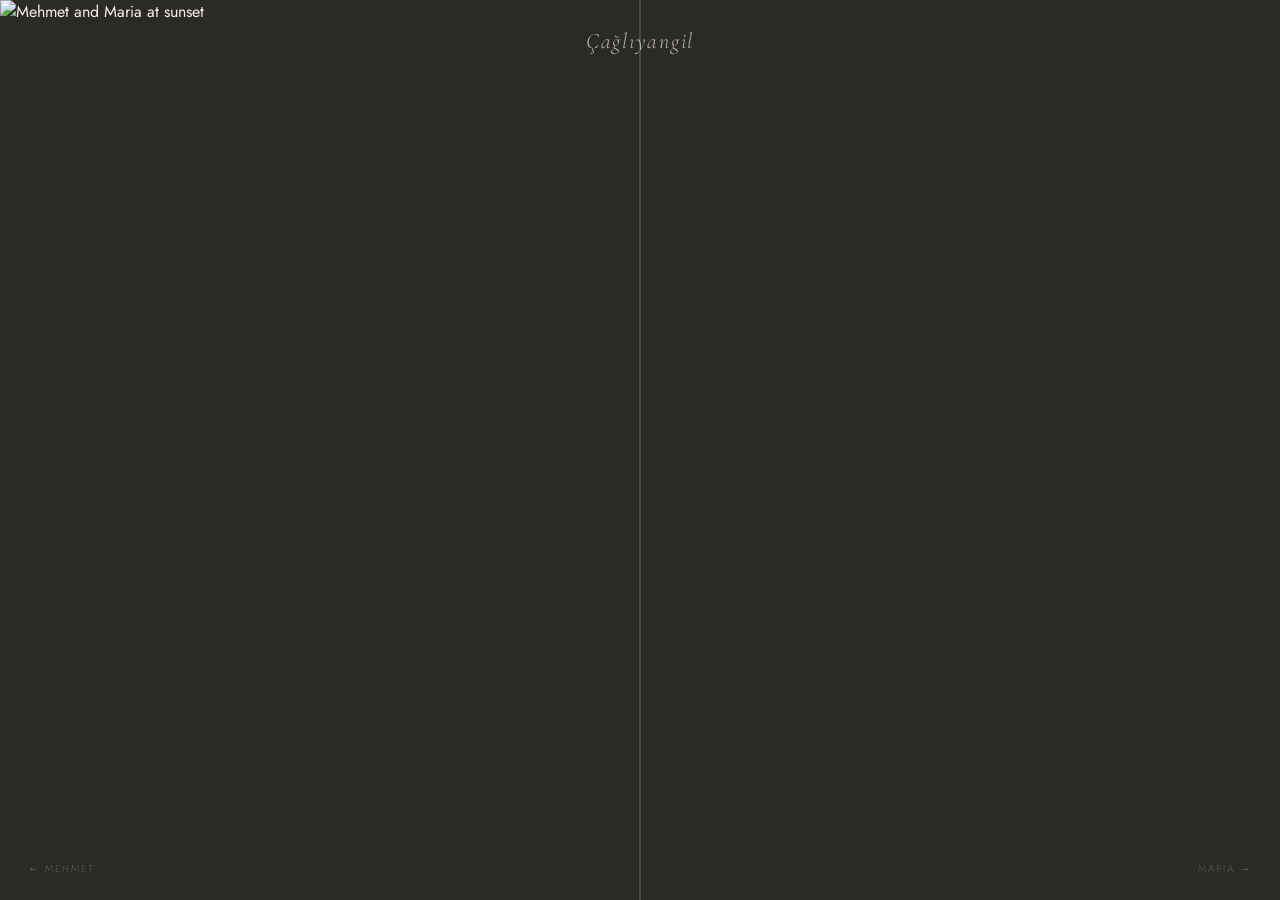
==== main/index.html @ b893fe96 "Add three-page couple website (main, mehmet, maria) - main/: full-bleed sunset photo with 50/50 hove" ====
<!DOCTYPE html>
<html lang="en">
<head>
  <meta charset="UTF-8" />
  <meta name="viewport" content="width=device-width, initial-scale=1.0" />
  <title>Çağlıyangil</title>
  <link rel="preconnect" href="https://fonts.googleapis.com" />
  <link rel="preconnect" href="https://fonts.gstatic.com" crossorigin />
  <link href="https://fonts.googleapis.com/css2?family=Cormorant+Garamond:ital,wght@0,300;0,400;1,300;1,400&family=Jost:wght@200;300;400&display=swap" rel="stylesheet" />
  <link rel="stylesheet" href="./style.css" />
</head>
<body>
  <main class="split">
    <img src="./assets/us.jpg" alt="Mehmet and Maria at sunset" class="hero" />

    <span class="brand">Çağlıyangil</span>

    <a class="half half-left" href="https://mehmet.cagliyangil.com" aria-label="Mehmet">
      <span class="half-name">Mehmet</span>
    </a>

    <a class="half half-right" href="https://maria.cagliyangil.com" aria-label="Maria">
      <span class="half-name">Maria</span>
    </a>

    <span class="divider" aria-hidden="true"></span>

    <footer class="hints">
      <span class="hint hint-left">← Mehmet</span>
      <span class="hint hint-right">Maria →</span>
    </footer>
  </main>
</body>
</html>
---- main/style.css ----
:root {
  --ivory: #f6f1e7;
  --charcoal: #2b2a26;
  --gold: #c4813a;
  --navy: #1a2340;
}

* {
  box-sizing: border-box;
  margin: 0;
  padding: 0;
}

html,
body {
  height: 100%;
  width: 100%;
  overflow: hidden;
  background: var(--charcoal);
  font-family: "Jost", sans-serif;
  color: var(--ivory);
}

.split {
  position: relative;
  width: 100vw;
  height: 100vh;
  overflow: hidden;
}

.hero {
  position: absolute;
  inset: 0;
  width: 100%;
  height: 100%;
  object-fit: cover;
  object-position: center;
  z-index: 1;
}

.brand {
  position: absolute;
  top: 28px;
  left: 50%;
  transform: translateX(-50%);
  font-family: "Cormorant Garamond", serif;
  font-style: italic;
  font-weight: 300;
  font-size: 22px;
  color: rgba(246, 241, 231, 0.7);
  letter-spacing: 0.08em;
  z-index: 20;
  pointer-events: none;
  white-space: nowrap;
}

.half {
  position: absolute;
  top: 0;
  height: 100%;
  width: 50%;
  z-index: 10;
  display: flex;
  align-items: center;
  justify-content: center;
  text-decoration: none;
  color: var(--ivory);
  transition: background 0.5s ease;
}

.half-left {
  left: 0;
}

.half-right {
  right: 0;
}

.half::before {
  content: "";
  position: absolute;
  inset: 0;
  background: linear-gradient(
    to bottom,
    rgba(0, 0, 0, 0) 0%,
    rgba(0, 0, 0, 0.25) 100%
  );
  opacity: 0;
  transition: opacity 0.5s ease;
}

.half:hover::before,
.half:focus-visible::before {
  opacity: 1;
}

.half-name {
  position: relative;
  font-family: "Cormorant Garamond", serif;
  font-weight: 300;
  font-size: 48px;
  color: var(--ivory);
  letter-spacing: 0.04em;
  opacity: 0;
  transform: translateY(6px);
  transition: opacity 0.5s ease, transform 0.5s ease;
  z-index: 2;
}

.half:hover .half-name,
.half:focus-visible .half-name {
  opacity: 1;
  transform: translateY(0);
}

.divider {
  position: absolute;
  top: 0;
  left: 50%;
  transform: translateX(-50%);
  width: 1px;
  height: 100%;
  background: rgba(255, 255, 255, 0.3);
  z-index: 15;
  pointer-events: none;
}

.hints {
  position: absolute;
  inset: auto 0 0 0;
  display: flex;
  justify-content: space-between;
  padding: 24px 28px;
  z-index: 20;
  pointer-events: none;
}

.hint {
  font-family: "Jost", sans-serif;
  font-weight: 200;
  font-size: 10px;
  text-transform: uppercase;
  letter-spacing: 0.2em;
  color: var(--ivory);
  opacity: 0.4;
}

@media (max-width: 640px) {
  .brand {
    font-size: 18px;
    top: 20px;
  }

  .half-name {
    font-size: 36px;
  }

  .half-name {
    opacity: 1;
    transform: translateY(0);
    text-shadow: 0 2px 12px rgba(0, 0, 0, 0.5);
  }

  .half::before {
    opacity: 1;
    background: linear-gradient(
      to bottom,
      rgba(0, 0, 0, 0) 30%,
      rgba(0, 0, 0, 0.35) 100%
    );
  }

  .hint {
    font-size: 9px;
  }
}
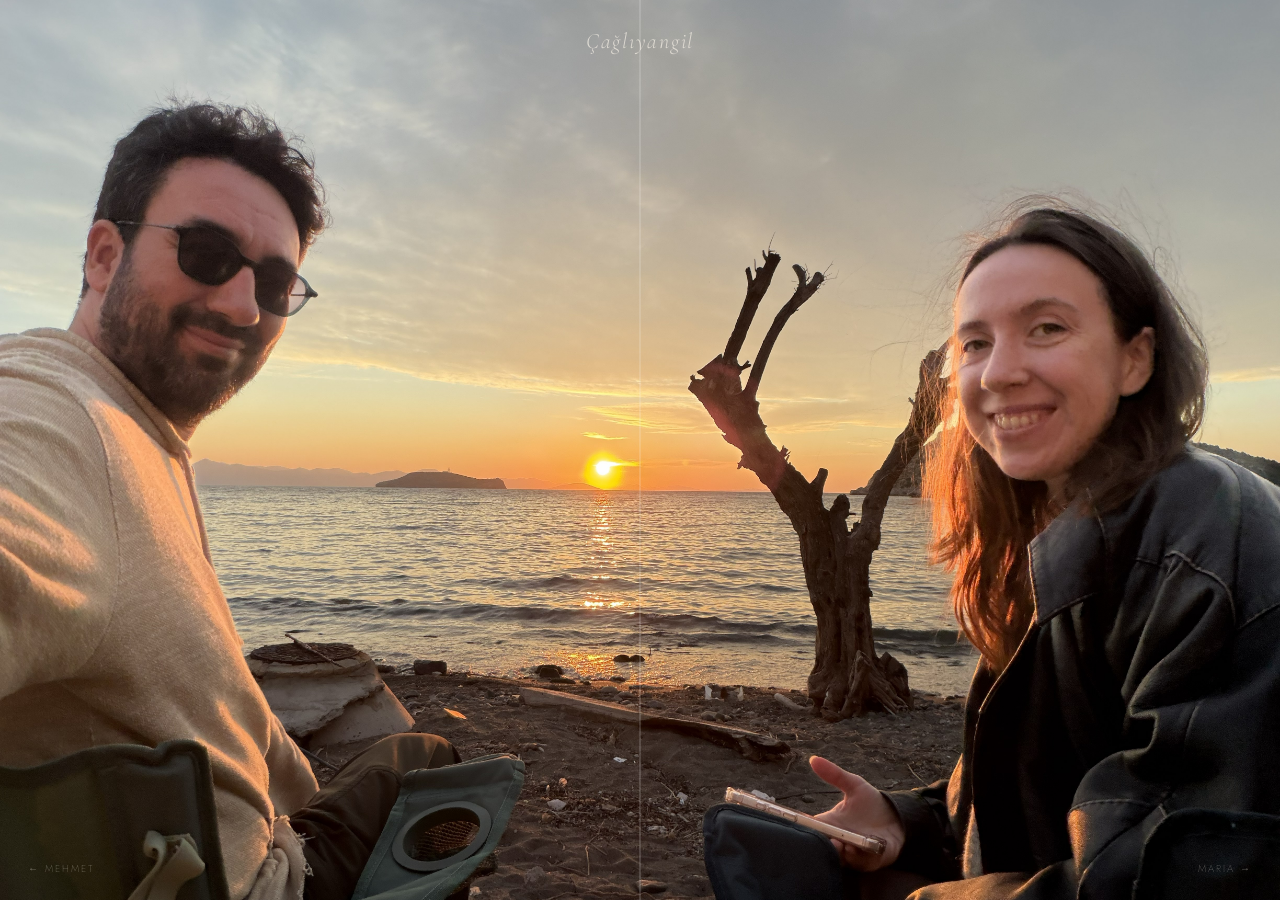
==== commit c261a0c5: "Point HTML to uploaded photo filenames Use IMG_4780.jpg, IMG_0256.jpg and IMG_4482.jpg directly so t" ====
--- a/main/index.html
+++ b/main/index.html
@@ -11,7 +11,7 @@
 </head>
 <body>
   <main class="split">
-    <img src="./assets/us.jpg" alt="Mehmet and Maria at sunset" class="hero" />
+    <img src="./assets/IMG_4780.jpg" alt="Mehmet and Maria at sunset" class="hero" />
 
     <span class="brand">Çağlıyangil</span>
 
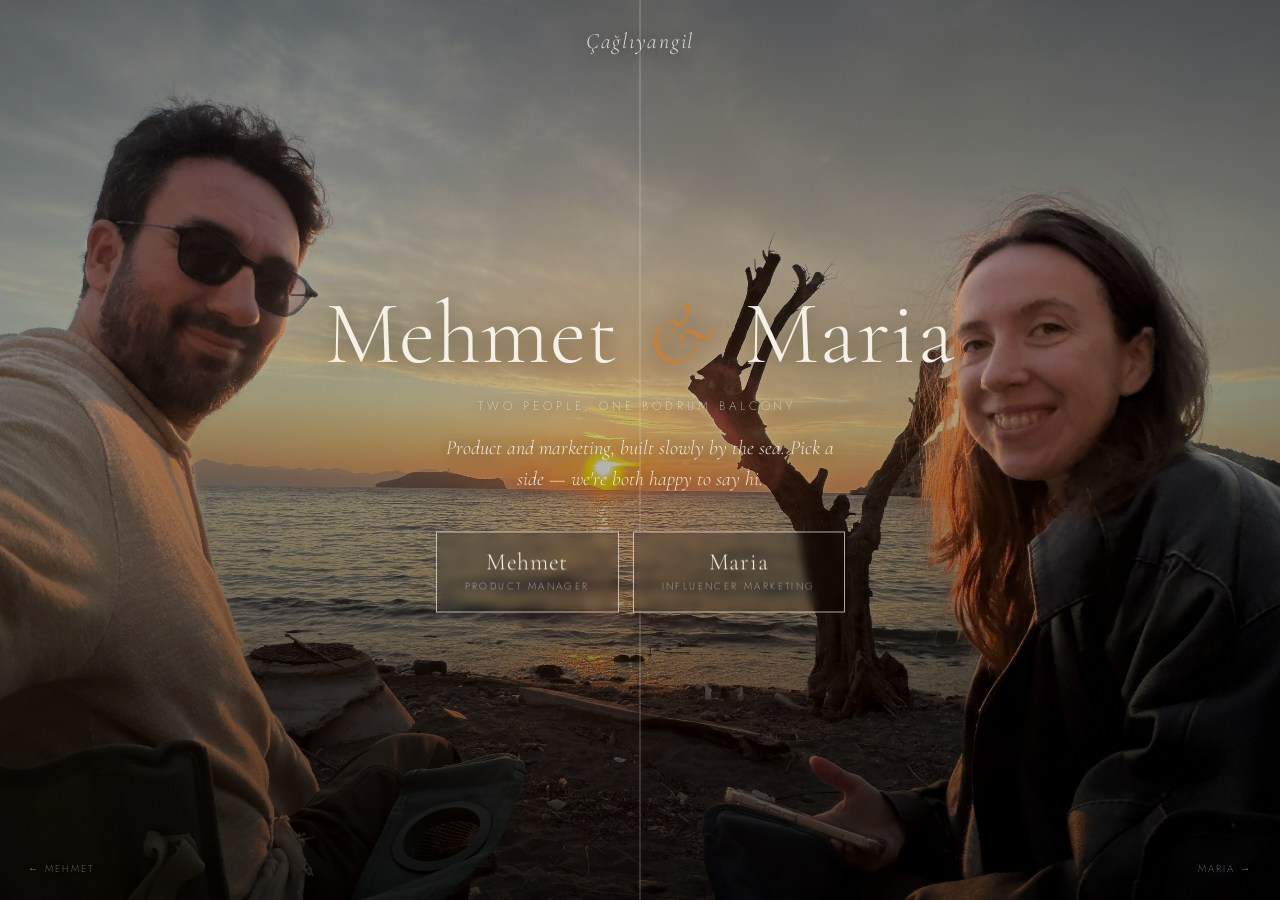
==== commit 3a638c73: "Add main-page hero copy + visible CTAs, fill real career data - main/: centered 'Mehmet & Maria' tit" ====
--- a/main/index.html
+++ b/main/index.html
@@ -3,7 +3,7 @@
 <head>
   <meta charset="UTF-8" />
   <meta name="viewport" content="width=device-width, initial-scale=1.0" />
-  <title>Çağlıyangil</title>
+  <title>Çağlıyangil · Mehmet & Maria</title>
   <link rel="preconnect" href="https://fonts.googleapis.com" />
   <link rel="preconnect" href="https://fonts.gstatic.com" crossorigin />
   <link href="https://fonts.googleapis.com/css2?family=Cormorant+Garamond:ital,wght@0,300;0,400;1,300;1,400&family=Jost:wght@200;300;400&display=swap" rel="stylesheet" />
@@ -13,17 +13,33 @@
   <main class="split">
     <img src="./assets/IMG_4780.jpg" alt="Mehmet and Maria at sunset" class="hero" />
 
+    <div class="overlay" aria-hidden="true"></div>
+
     <span class="brand">Çağlıyangil</span>
 
-    <a class="half half-left" href="https://mehmet.cagliyangil.com" aria-label="Mehmet">
-      <span class="half-name">Mehmet</span>
-    </a>
-
-    <a class="half half-right" href="https://maria.cagliyangil.com" aria-label="Maria">
-      <span class="half-name">Maria</span>
-    </a>
+    <a class="half half-left" href="https://mehmet.cagliyangil.com" aria-label="Mehmet's page"></a>
+    <a class="half half-right" href="https://maria.cagliyangil.com" aria-label="Maria's page"></a>
 
     <span class="divider" aria-hidden="true"></span>
+
+    <section class="center">
+      <h1 class="center-title">Mehmet <span class="amp">&amp;</span> Maria</h1>
+      <p class="center-sub">Two people, one Bodrum balcony.</p>
+      <p class="center-lede">
+        Product and marketing, built slowly by the sea.
+        Pick a side — we're both happy to say hi.
+      </p>
+      <div class="ctas">
+        <a class="cta" href="https://mehmet.cagliyangil.com">
+          <span class="cta-label">Mehmet</span>
+          <span class="cta-sub">Product Manager</span>
+        </a>
+        <a class="cta" href="https://maria.cagliyangil.com">
+          <span class="cta-label">Maria</span>
+          <span class="cta-sub">Influencer Marketing</span>
+        </a>
+      </div>
+    </section>
 
     <footer class="hints">
       <span class="hint hint-left">← Mehmet</span>
--- a/main/style.css
+++ b/main/style.css
@@ -38,6 +38,16 @@
   z-index: 1;
 }
 
+.overlay {
+  position: absolute;
+  inset: 0;
+  z-index: 5;
+  pointer-events: none;
+  background:
+    linear-gradient(to bottom, rgba(0, 0, 0, 0.15) 0%, rgba(0, 0, 0, 0) 30%, rgba(0, 0, 0, 0.55) 100%),
+    radial-gradient(ellipse at center, rgba(0, 0, 0, 0.1) 0%, rgba(0, 0, 0, 0.4) 100%);
+}
+
 .brand {
   position: absolute;
   top: 28px;
@@ -47,11 +57,12 @@
   font-style: italic;
   font-weight: 300;
   font-size: 22px;
-  color: rgba(246, 241, 231, 0.7);
+  color: rgba(246, 241, 231, 0.85);
   letter-spacing: 0.08em;
-  z-index: 20;
+  z-index: 30;
   pointer-events: none;
   white-space: nowrap;
+  text-shadow: 0 2px 16px rgba(0, 0, 0, 0.5);
 }
 
 .half {
@@ -60,11 +71,7 @@
   height: 100%;
   width: 50%;
   z-index: 10;
-  display: flex;
-  align-items: center;
-  justify-content: center;
   text-decoration: none;
-  color: var(--ivory);
   transition: background 0.5s ease;
 }
 
@@ -94,25 +101,6 @@
   opacity: 1;
 }
 
-.half-name {
-  position: relative;
-  font-family: "Cormorant Garamond", serif;
-  font-weight: 300;
-  font-size: 48px;
-  color: var(--ivory);
-  letter-spacing: 0.04em;
-  opacity: 0;
-  transform: translateY(6px);
-  transition: opacity 0.5s ease, transform 0.5s ease;
-  z-index: 2;
-}
-
-.half:hover .half-name,
-.half:focus-visible .half-name {
-  opacity: 1;
-  transform: translateY(0);
-}
-
 .divider {
   position: absolute;
   top: 0;
@@ -123,6 +111,108 @@
   background: rgba(255, 255, 255, 0.3);
   z-index: 15;
   pointer-events: none;
+}
+
+.center {
+  position: absolute;
+  top: 50%;
+  left: 50%;
+  transform: translate(-50%, -50%);
+  z-index: 20;
+  pointer-events: none;
+  text-align: center;
+  color: var(--ivory);
+  width: min(720px, 90vw);
+  padding: 0 16px;
+}
+
+.center-title {
+  font-family: "Cormorant Garamond", serif;
+  font-weight: 300;
+  font-size: clamp(44px, 7vw, 92px);
+  line-height: 1.05;
+  letter-spacing: 0.01em;
+  text-shadow: 0 2px 24px rgba(0, 0, 0, 0.55);
+}
+
+.center-title .amp {
+  font-style: italic;
+  font-weight: 300;
+  color: var(--gold);
+  margin: 0 0.08em;
+}
+
+.center-sub {
+  margin-top: 16px;
+  font-family: "Jost", sans-serif;
+  font-weight: 200;
+  font-size: 12px;
+  letter-spacing: 0.32em;
+  text-transform: uppercase;
+  color: rgba(246, 241, 231, 0.85);
+  text-shadow: 0 2px 10px rgba(0, 0, 0, 0.6);
+}
+
+.center-lede {
+  margin: 18px auto 0;
+  max-width: 46ch;
+  font-family: "Cormorant Garamond", serif;
+  font-style: italic;
+  font-weight: 300;
+  font-size: clamp(16px, 1.6vw, 20px);
+  line-height: 1.55;
+  color: rgba(246, 241, 231, 0.92);
+  text-shadow: 0 2px 14px rgba(0, 0, 0, 0.55);
+}
+
+.ctas {
+  margin-top: 36px;
+  display: flex;
+  gap: 14px;
+  justify-content: center;
+  flex-wrap: wrap;
+}
+
+.cta {
+  pointer-events: auto;
+  display: flex;
+  flex-direction: column;
+  align-items: center;
+  justify-content: center;
+  gap: 4px;
+  min-width: 180px;
+  padding: 18px 28px;
+  border: 1px solid rgba(246, 241, 231, 0.7);
+  background: rgba(0, 0, 0, 0.18);
+  color: var(--ivory);
+  text-decoration: none;
+  transition: background 0.3s ease, border-color 0.3s ease, transform 0.3s ease;
+  backdrop-filter: blur(4px);
+  -webkit-backdrop-filter: blur(4px);
+}
+
+.cta:hover,
+.cta:focus-visible {
+  background: var(--gold);
+  border-color: var(--gold);
+  transform: translateY(-2px);
+}
+
+.cta-label {
+  font-family: "Cormorant Garamond", serif;
+  font-weight: 300;
+  font-size: 24px;
+  letter-spacing: 0.03em;
+  line-height: 1;
+}
+
+.cta-sub {
+  font-family: "Jost", sans-serif;
+  font-weight: 200;
+  font-size: 10px;
+  letter-spacing: 0.24em;
+  text-transform: uppercase;
+  opacity: 0.85;
 }
 
 .hints {
@@ -142,7 +232,8 @@
   text-transform: uppercase;
   letter-spacing: 0.2em;
   color: var(--ivory);
-  opacity: 0.4;
+  opacity: 0.55;
+  text-shadow: 0 1px 8px rgba(0, 0, 0, 0.5);
 }
 
 @media (max-width: 640px) {
@@ -151,26 +242,44 @@
     top: 20px;
   }
 
-  .half-name {
-    font-size: 36px;
-  }
-
-  .half-name {
-    opacity: 1;
-    transform: translateY(0);
-    text-shadow: 0 2px 12px rgba(0, 0, 0, 0.5);
-  }
-
-  .half::before {
-    opacity: 1;
-    background: linear-gradient(
-      to bottom,
-      rgba(0, 0, 0, 0) 30%,
-      rgba(0, 0, 0, 0.35) 100%
-    );
+  .center-title {
+    font-size: 48px;
+  }
+
+  .center-sub {
+    font-size: 10px;
+    letter-spacing: 0.24em;
+  }
+
+  .center-lede {
+    font-size: 15px;
+    margin-top: 14px;
+  }
+
+  .ctas {
+    flex-direction: column;
+    gap: 12px;
+    align-items: stretch;
+    margin-top: 28px;
+  }
+
+  .cta {
+    min-width: 0;
+    width: 100%;
+    padding: 16px 20px;
   }
 
   .hint {
     font-size: 9px;
   }
 }
+
+@media (max-height: 640px) {
+  .center-lede {
+    display: none;
+  }
+
+  .ctas {
+    margin-top: 22px;
+  }
+}
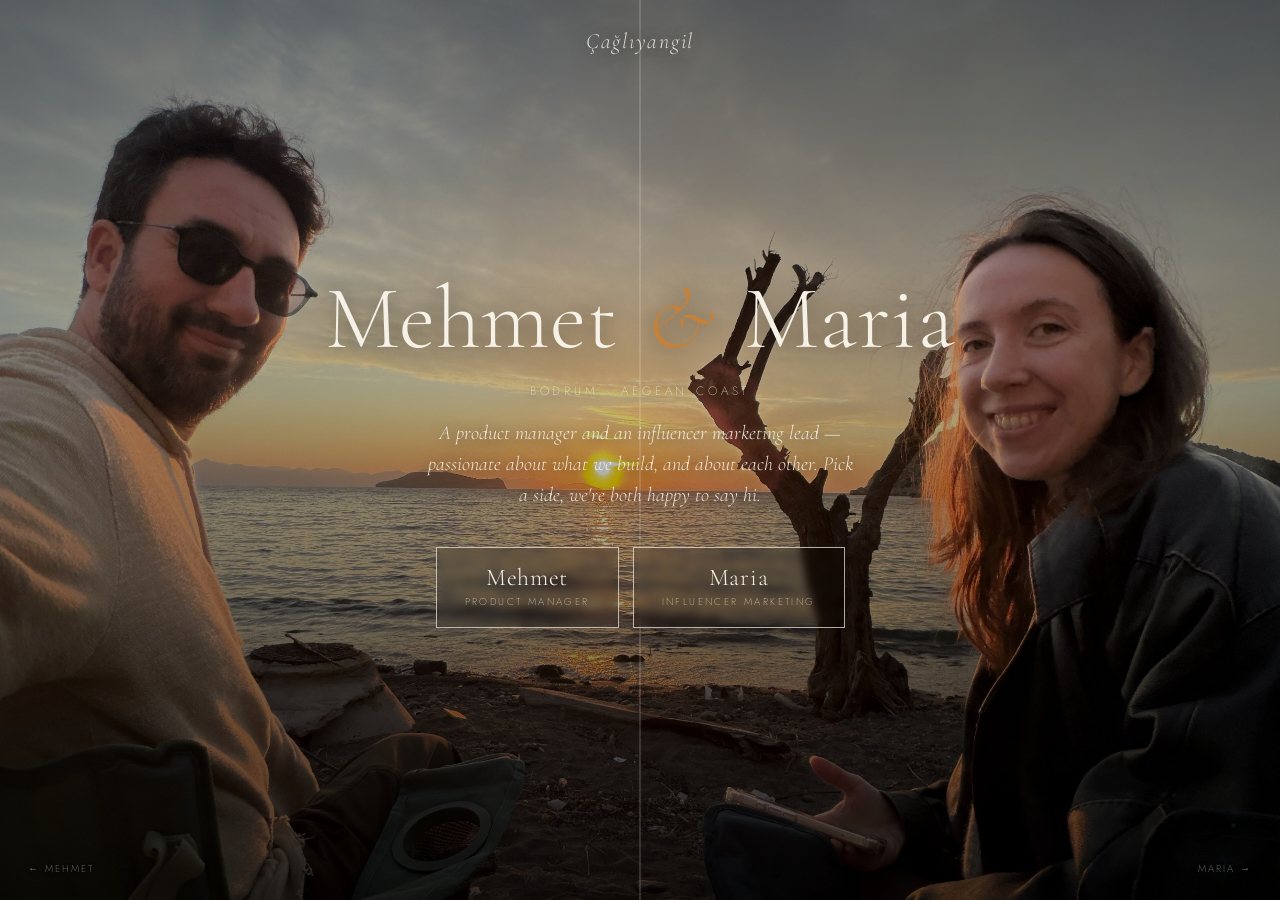
==== commit 37cad1ef: "Fuller profile pages and mobile-aware landing - main/: softer hero copy ('passionate about what we b" ====
--- a/main/index.html
+++ b/main/index.html
@@ -11,37 +11,44 @@
 </head>
 <body>
   <main class="split">
-    <img src="./assets/IMG_4780.jpg" alt="Mehmet and Maria at sunset" class="hero" />
+    <picture>
+      <source media="(max-width: 720px)" srcset="./assets/IMG_0153.jpg" />
+      <img src="./assets/IMG_4780.jpg" alt="Mehmet and Maria" class="hero" />
+    </picture>
 
     <div class="overlay" aria-hidden="true"></div>
 
     <span class="brand">Çağlıyangil</span>
 
-    <a class="half half-left" href="https://mehmet.cagliyangil.com" aria-label="Mehmet's page"></a>
-    <a class="half half-right" href="https://maria.cagliyangil.com" aria-label="Maria's page"></a>
+    <a class="half half-left desktop-only" href="https://mehmet.cagliyangil.com" aria-label="Mehmet's page"></a>
+    <a class="half half-right desktop-only" href="https://maria.cagliyangil.com" aria-label="Maria's page"></a>
 
-    <span class="divider" aria-hidden="true"></span>
+    <span class="divider desktop-only" aria-hidden="true"></span>
 
     <section class="center">
-      <h1 class="center-title">Mehmet <span class="amp">&amp;</span> Maria</h1>
-      <p class="center-sub">Two people, one Bodrum balcony.</p>
+      <h1 class="center-title">
+        <span class="title-desktop">Mehmet <span class="amp">&amp;</span> Maria</span>
+        <span class="title-mobile">Maria <span class="amp">&amp;</span> Mehmet</span>
+      </h1>
+      <p class="center-sub">Bodrum · Aegean Coast</p>
       <p class="center-lede">
-        Product and marketing, built slowly by the sea.
-        Pick a side — we're both happy to say hi.
+        A product manager and an influencer marketing lead — passionate about
+        what we build, and about each other. Pick a side, we're both happy to
+        say hi.
       </p>
       <div class="ctas">
-        <a class="cta" href="https://mehmet.cagliyangil.com">
+        <a class="cta cta-mehmet" href="https://mehmet.cagliyangil.com">
           <span class="cta-label">Mehmet</span>
           <span class="cta-sub">Product Manager</span>
         </a>
-        <a class="cta" href="https://maria.cagliyangil.com">
+        <a class="cta cta-maria" href="https://maria.cagliyangil.com">
           <span class="cta-label">Maria</span>
           <span class="cta-sub">Influencer Marketing</span>
         </a>
       </div>
     </section>
 
-    <footer class="hints">
+    <footer class="hints desktop-only">
       <span class="hint hint-left">← Mehmet</span>
       <span class="hint hint-right">Maria →</span>
     </footer>
--- a/main/style.css
+++ b/main/style.css
@@ -28,14 +28,19 @@
   overflow: hidden;
 }
 
+picture,
 .hero {
   position: absolute;
   inset: 0;
+  display: block;
   width: 100%;
   height: 100%;
+  z-index: 1;
+}
+
+.hero {
   object-fit: cover;
   object-position: center;
-  z-index: 1;
 }
 
 .overlay {
@@ -140,6 +145,10 @@
   font-weight: 300;
   color: var(--gold);
   margin: 0 0.08em;
+}
+
+.title-mobile {
+  display: none;
 }
 
 .center-sub {
@@ -155,7 +164,7 @@
 
 .center-lede {
   margin: 18px auto 0;
-  max-width: 46ch;
+  max-width: 48ch;
   font-family: "Cormorant Garamond", serif;
   font-style: italic;
   font-weight: 300;
@@ -236,12 +245,44 @@
   text-shadow: 0 1px 8px rgba(0, 0, 0, 0.5);
 }
 
-@media (max-width: 640px) {
+@media (max-width: 720px) {
+  .desktop-only {
+    display: none !important;
+  }
+
+  .title-desktop {
+    display: none;
+  }
+
+  .title-mobile {
+    display: inline;
+  }
+
+  .hero {
+    object-position: center 22%;
+  }
+
+  .overlay {
+    background: linear-gradient(
+      to bottom,
+      rgba(0, 0, 0, 0) 45%,
+      rgba(0, 0, 0, 0.55) 70%,
+      rgba(0, 0, 0, 0.82) 100%
+    );
+  }
+
   .brand {
     font-size: 18px;
     top: 20px;
   }
 
+  .center {
+    top: auto;
+    bottom: 6vh;
+    transform: translateX(-50%);
+    width: 92vw;
+  }
+
   .center-title {
     font-size: 48px;
   }
@@ -249,37 +290,47 @@
   .center-sub {
     font-size: 10px;
     letter-spacing: 0.24em;
+    margin-top: 10px;
   }
 
   .center-lede {
     font-size: 15px;
     margin-top: 14px;
+    max-width: 38ch;
   }
 
   .ctas {
-    flex-direction: column;
-    gap: 12px;
-    align-items: stretch;
-    margin-top: 28px;
+    flex-direction: row;
+    gap: 10px;
+    margin-top: 24px;
   }
 
   .cta {
+    flex: 1;
     min-width: 0;
-    width: 100%;
-    padding: 16px 20px;
-  }
-
-  .hint {
+    padding: 14px 12px;
+  }
+
+  .cta-mehmet {
+    order: 2;
+  }
+
+  .cta-maria {
+    order: 1;
+  }
+
+  .cta-label {
+    font-size: 20px;
+  }
+
+  .cta-sub {
     font-size: 9px;
-  }
-}
-
-@media (max-height: 640px) {
+    letter-spacing: 0.2em;
+  }
+}
+
+@media (max-width: 720px) and (max-height: 720px) {
   .center-lede {
     display: none;
   }
-
-  .ctas {
-    margin-top: 22px;
-  }
-}
+}
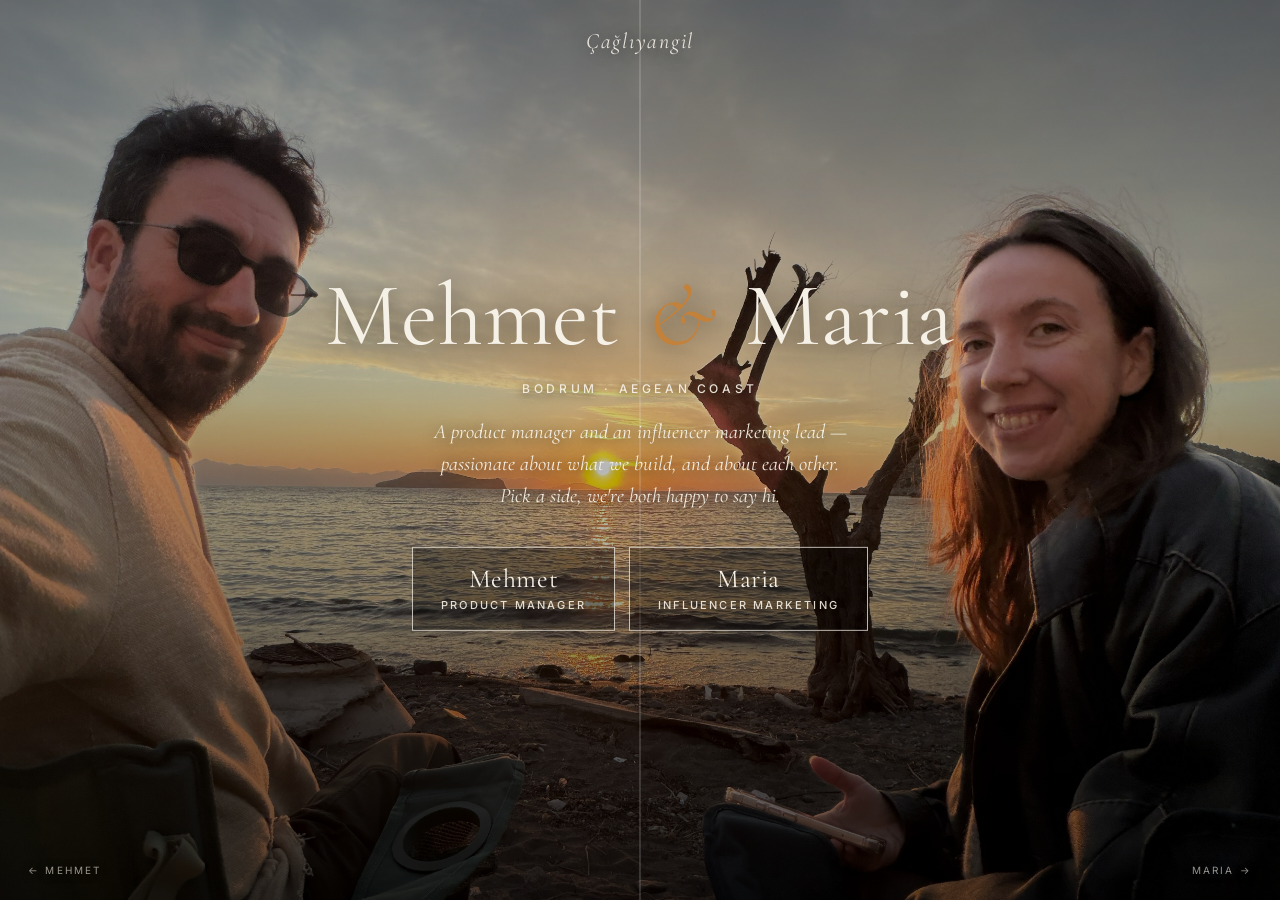
==== commit fcc29b03: "Readable body font, smaller hero, better mobile crop - Swap Jost → Inter across all three pages; wei" ====
--- a/main/index.html
+++ b/main/index.html
@@ -6,7 +6,7 @@
   <title>Çağlıyangil · Mehmet & Maria</title>
   <link rel="preconnect" href="https://fonts.googleapis.com" />
   <link rel="preconnect" href="https://fonts.gstatic.com" crossorigin />
-  <link href="https://fonts.googleapis.com/css2?family=Cormorant+Garamond:ital,wght@0,300;0,400;1,300;1,400&family=Jost:wght@200;300;400&display=swap" rel="stylesheet" />
+  <link href="https://fonts.googleapis.com/css2?family=Cormorant+Garamond:ital,wght@0,300;0,400;0,500;1,300;1,400&family=Inter:wght@300;400;500;600&display=swap" rel="stylesheet" />
   <link rel="stylesheet" href="./style.css" />
 </head>
 <body>
--- a/main/style.css
+++ b/main/style.css
@@ -17,8 +17,11 @@
   width: 100%;
   overflow: hidden;
   background: var(--charcoal);
-  font-family: "Jost", sans-serif;
+  font-family: "Inter", system-ui, -apple-system, sans-serif;
   color: var(--ivory);
+  -webkit-font-smoothing: antialiased;
+  -moz-osx-font-smoothing: grayscale;
+  text-rendering: optimizeLegibility;
 }
 
 .split {
@@ -49,8 +52,8 @@
   z-index: 5;
   pointer-events: none;
   background:
-    linear-gradient(to bottom, rgba(0, 0, 0, 0.15) 0%, rgba(0, 0, 0, 0) 30%, rgba(0, 0, 0, 0.55) 100%),
-    radial-gradient(ellipse at center, rgba(0, 0, 0, 0.1) 0%, rgba(0, 0, 0, 0.4) 100%);
+    linear-gradient(to bottom, rgba(0, 0, 0, 0.15) 0%, rgba(0, 0, 0, 0) 30%, rgba(0, 0, 0, 0.5) 100%),
+    radial-gradient(ellipse at center, rgba(0, 0, 0, 0.08) 0%, rgba(0, 0, 0, 0.32) 100%);
 }
 
 .brand {
@@ -60,14 +63,14 @@
   transform: translateX(-50%);
   font-family: "Cormorant Garamond", serif;
   font-style: italic;
-  font-weight: 300;
+  font-weight: 400;
   font-size: 22px;
-  color: rgba(246, 241, 231, 0.85);
+  color: rgba(246, 241, 231, 0.9);
   letter-spacing: 0.08em;
   z-index: 30;
   pointer-events: none;
   white-space: nowrap;
-  text-shadow: 0 2px 16px rgba(0, 0, 0, 0.5);
+  text-shadow: 0 2px 16px rgba(0, 0, 0, 0.55);
 }
 
 .half {
@@ -80,23 +83,14 @@
   transition: background 0.5s ease;
 }
 
-.half-left {
-  left: 0;
-}
-
-.half-right {
-  right: 0;
-}
+.half-left { left: 0; }
+.half-right { right: 0; }
 
 .half::before {
   content: "";
   position: absolute;
   inset: 0;
-  background: linear-gradient(
-    to bottom,
-    rgba(0, 0, 0, 0) 0%,
-    rgba(0, 0, 0, 0.25) 100%
-  );
+  background: linear-gradient(to bottom, rgba(0, 0, 0, 0) 0%, rgba(0, 0, 0, 0.25) 100%);
   opacity: 0;
   transition: opacity 0.5s ease;
 }
@@ -127,51 +121,49 @@
   pointer-events: none;
   text-align: center;
   color: var(--ivory);
-  width: min(720px, 90vw);
+  width: min(760px, 92vw);
   padding: 0 16px;
 }
 
 .center-title {
   font-family: "Cormorant Garamond", serif;
-  font-weight: 300;
-  font-size: clamp(44px, 7vw, 92px);
+  font-weight: 400;
+  font-size: clamp(48px, 7vw, 96px);
   line-height: 1.05;
-  letter-spacing: 0.01em;
-  text-shadow: 0 2px 24px rgba(0, 0, 0, 0.55);
+  letter-spacing: 0.005em;
+  text-shadow: 0 2px 24px rgba(0, 0, 0, 0.6);
 }
 
 .center-title .amp {
   font-style: italic;
-  font-weight: 300;
+  font-weight: 400;
   color: var(--gold);
   margin: 0 0.08em;
 }
 
-.title-mobile {
-  display: none;
-}
+.title-mobile { display: none; }
 
 .center-sub {
-  margin-top: 16px;
-  font-family: "Jost", sans-serif;
-  font-weight: 200;
+  margin-top: 18px;
+  font-family: "Inter", sans-serif;
+  font-weight: 500;
   font-size: 12px;
-  letter-spacing: 0.32em;
+  letter-spacing: 0.3em;
   text-transform: uppercase;
-  color: rgba(246, 241, 231, 0.85);
-  text-shadow: 0 2px 10px rgba(0, 0, 0, 0.6);
+  color: rgba(246, 241, 231, 0.92);
+  text-shadow: 0 2px 10px rgba(0, 0, 0, 0.7);
 }
 
 .center-lede {
-  margin: 18px auto 0;
+  margin: 20px auto 0;
   max-width: 48ch;
   font-family: "Cormorant Garamond", serif;
   font-style: italic;
-  font-weight: 300;
-  font-size: clamp(16px, 1.6vw, 20px);
+  font-weight: 400;
+  font-size: clamp(17px, 1.6vw, 21px);
   line-height: 1.55;
-  color: rgba(246, 241, 231, 0.92);
-  text-shadow: 0 2px 14px rgba(0, 0, 0, 0.55);
+  color: rgba(246, 241, 231, 0.96);
+  text-shadow: 0 2px 14px rgba(0, 0, 0, 0.65);
 }
 
 .ctas {
@@ -188,16 +180,14 @@
   flex-direction: column;
   align-items: center;
   justify-content: center;
-  gap: 4px;
-  min-width: 180px;
+  gap: 6px;
+  min-width: 190px;
   padding: 18px 28px;
-  border: 1px solid rgba(246, 241, 231, 0.7);
-  background: rgba(0, 0, 0, 0.18);
+  border: 1px solid rgba(246, 241, 231, 0.75);
+  background: rgba(0, 0, 0, 0.32);
   color: var(--ivory);
   text-decoration: none;
   transition: background 0.3s ease, border-color 0.3s ease, transform 0.3s ease;
-  backdrop-filter: blur(4px);
-  -webkit-backdrop-filter: blur(4px);
 }
 
 .cta:hover,
@@ -209,19 +199,19 @@
 
 .cta-label {
   font-family: "Cormorant Garamond", serif;
-  font-weight: 300;
-  font-size: 24px;
-  letter-spacing: 0.03em;
+  font-weight: 400;
+  font-size: 26px;
+  letter-spacing: 0.02em;
   line-height: 1;
 }
 
 .cta-sub {
-  font-family: "Jost", sans-serif;
-  font-weight: 200;
-  font-size: 10px;
-  letter-spacing: 0.24em;
+  font-family: "Inter", sans-serif;
+  font-weight: 500;
+  font-size: 11px;
+  letter-spacing: 0.2em;
   text-transform: uppercase;
-  opacity: 0.85;
+  opacity: 0.9;
 }
 
 .hints {
@@ -235,14 +225,14 @@
 }
 
 .hint {
-  font-family: "Jost", sans-serif;
-  font-weight: 200;
+  font-family: "Inter", sans-serif;
+  font-weight: 400;
   font-size: 10px;
   text-transform: uppercase;
-  letter-spacing: 0.2em;
+  letter-spacing: 0.22em;
   color: var(--ivory);
-  opacity: 0.55;
-  text-shadow: 0 1px 8px rgba(0, 0, 0, 0.5);
+  opacity: 0.6;
+  text-shadow: 0 1px 8px rgba(0, 0, 0, 0.55);
 }
 
 @media (max-width: 720px) {
@@ -250,87 +240,77 @@
     display: none !important;
   }
 
-  .title-desktop {
-    display: none;
-  }
-
-  .title-mobile {
-    display: inline;
-  }
+  .title-desktop { display: none; }
+  .title-mobile { display: inline; }
 
   .hero {
-    object-position: center 22%;
+    object-position: 32% 25%;
   }
 
   .overlay {
     background: linear-gradient(
       to bottom,
-      rgba(0, 0, 0, 0) 45%,
-      rgba(0, 0, 0, 0.55) 70%,
-      rgba(0, 0, 0, 0.82) 100%
+      rgba(0, 0, 0, 0) 42%,
+      rgba(0, 0, 0, 0.6) 68%,
+      rgba(0, 0, 0, 0.88) 100%
     );
   }
 
   .brand {
     font-size: 18px;
-    top: 20px;
+    top: 22px;
   }
 
   .center {
     top: auto;
-    bottom: 6vh;
+    bottom: 5vh;
     transform: translateX(-50%);
-    width: 92vw;
+    width: 94vw;
+    max-width: 440px;
   }
 
   .center-title {
-    font-size: 48px;
+    font-size: 46px;
   }
 
   .center-sub {
-    font-size: 10px;
-    letter-spacing: 0.24em;
-    margin-top: 10px;
+    font-size: 11px;
+    letter-spacing: 0.26em;
+    margin-top: 12px;
   }
 
   .center-lede {
-    font-size: 15px;
+    font-size: 16px;
     margin-top: 14px;
-    max-width: 38ch;
+    max-width: 36ch;
   }
 
   .ctas {
     flex-direction: row;
     gap: 10px;
-    margin-top: 24px;
+    margin-top: 22px;
   }
 
   .cta {
     flex: 1;
     min-width: 0;
-    padding: 14px 12px;
-  }
-
-  .cta-mehmet {
-    order: 2;
-  }
-
-  .cta-maria {
-    order: 1;
-  }
+    padding: 14px 10px;
+    gap: 4px;
+  }
+
+  .cta-mehmet { order: 2; }
+  .cta-maria { order: 1; }
 
   .cta-label {
-    font-size: 20px;
+    font-size: 22px;
   }
 
   .cta-sub {
-    font-size: 9px;
-    letter-spacing: 0.2em;
+    font-size: 10px;
+    letter-spacing: 0.18em;
   }
 }
 
 @media (max-width: 720px) and (max-height: 720px) {
-  .center-lede {
-    display: none;
-  }
-}
+  .center-lede { display: none; }
+}
